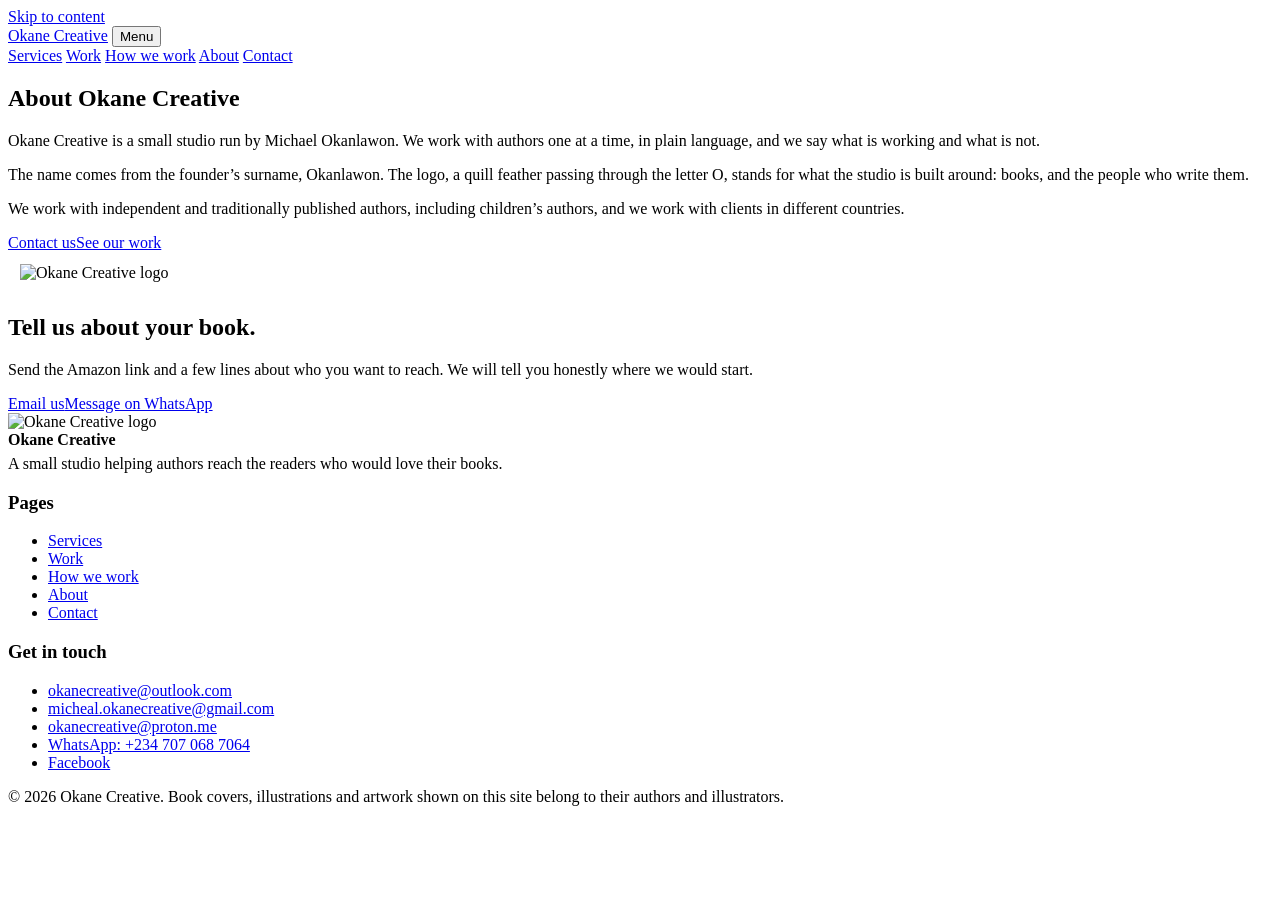
==== about.html @ bdb2a06b "Add files via upload" ====
<!DOCTYPE html>
<html lang="en">
<head>
<meta charset="utf-8">
<meta name="viewport" content="width=device-width, initial-scale=1">
<title>About | Okane Creative</title>
<meta name="description" content="Okane Creative is a small author marketing studio run by Michael Okanlawon, working with independent and traditionally published authors in plain language.">
<meta name="author" content="Okane Creative">
<meta name="robots" content="index, follow">
<meta name="theme-color" content="#1f4e5a">
<link rel="canonical" href="https://ayanfemicheal12-beep.github.io/okanecreative/about.html">
<link rel="icon" type="image/png" href="images/favicon.png">
<meta property="og:type" content="website">
<meta property="og:site_name" content="Okane Creative">
<meta property="og:title" content="About | Okane Creative">
<meta property="og:description" content="Okane Creative is a small author marketing studio run by Michael Okanlawon, working with independent and traditionally published authors in plain language.">
<meta property="og:url" content="https://ayanfemicheal12-beep.github.io/okanecreative/about.html">
<meta property="og:image" content="https://ayanfemicheal12-beep.github.io/okanecreative/images/logo-full.jpg">
<meta name="twitter:card" content="summary">

<link rel="preconnect" href="https://fonts.googleapis.com">
<link rel="preconnect" href="https://fonts.gstatic.com" crossorigin>
<link href="https://fonts.googleapis.com/css2?family=DM+Sans:ital,wght@0,400;0,500;0,700;1,400&family=Fraunces:opsz,wght@9..144,500;9..144,600;9..144,700&display=swap" rel="stylesheet">
<link rel="stylesheet" href="css/style.css">
</head>
<body>
<a class="skip" href="#main">Skip to content</a>
<header class="site"><div class="wrap bar">
<a class="brand" href="index.html"><img src="images/logo-mark.png" alt=""><span>Okane Creative</span></a>
<button class="nav-toggle" type="button" aria-expanded="false" aria-controls="site-nav">Menu</button>
<nav id="site-nav" class="site-nav" aria-label="Main">
<a href="services.html">Services</a>
<a href="work.html">Work</a>
<a href="process.html">How we work</a>
<a href="about.html" aria-current="page">About</a>
<a class="btn" href="contact.html">Contact</a>
</nav></div></header>
<main id="main">
<section class="page-head"><div class="wrap">
<h1>About Okane Creative</h1>
</div></section>
<section class="section tight"><div class="wrap feature">
<div>
<p class="lede">Okane Creative is a small studio run by Michael Okanlawon. We work with authors one at a time, in plain language, and we say what is working and what is not.</p>
<p>The name comes from the founder&rsquo;s surname, Okanlawon. The logo, a quill feather passing through the letter O, stands for what the studio is built around: books, and the people who write them.</p>
<p>We work with independent and traditionally published authors, including children&rsquo;s authors, and we work with clients in different countries.</p>
<div class="btns"><a class="btn primary" href="contact.html">Contact us</a><a class="btn" href="work.html">See our work</a></div>
</div>
<div><img class="framed" src="images/logo-full.jpg" alt="Okane Creative logo" width="760" height="723" style="padding:12px"></div>
</div></section>
<section class="band"><div class="wrap">
<h2>Tell us about your book.</h2>
<p class="lede">Send the Amazon link and a few lines about who you want to reach. We will tell you honestly where we would start.</p>
<div class="btns"><a class="btn primary" href="mailto:okanecreative@outlook.com?subject=Author%20enquiry">Email us</a><a class="btn" href="https://wa.me/2347070687064" target="_blank" rel="noopener">Message on WhatsApp</a></div>
</div></section>
</main>
<footer class="foot"><div class="wrap">
<div class="foot-grid">
<div class="foot-brand"><img src="images/logo-mark.png" alt="Okane Creative logo"><div><strong>Okane Creative</strong><p class="small" style="margin:.4rem 0 0">A small studio helping authors reach the readers who would love their books.</p></div></div>
<div><h3>Pages</h3><ul><li><a href="services.html">Services</a></li><li><a href="work.html">Work</a></li><li><a href="process.html">How we work</a></li><li><a href="about.html">About</a></li><li><a href="contact.html">Contact</a></li></ul></div>
<div><h3>Get in touch</h3><ul><li><a href="mailto:okanecreative@outlook.com">okanecreative@outlook.com</a></li><li><a href="mailto:micheal.okanecreative@gmail.com">micheal.okanecreative@gmail.com</a></li><li><a href="mailto:okanecreative@proton.me">okanecreative@proton.me</a></li><li><a href="https://wa.me/2347070687064" target="_blank" rel="noopener">WhatsApp: +234 707 068 7064</a></li><li><a href="https://www.facebook.com/share/18pAue2gmJ/?mibextid=wwXIfr" target="_blank" rel="noopener">Facebook</a></li></ul></div>
</div>
<p class="legal">&copy; 2026 Okane Creative. Book covers, illustrations and artwork shown on this site belong to their authors and illustrators.</p>
</div></footer>
<script src="js/main.js"></script>
</body>
</html>
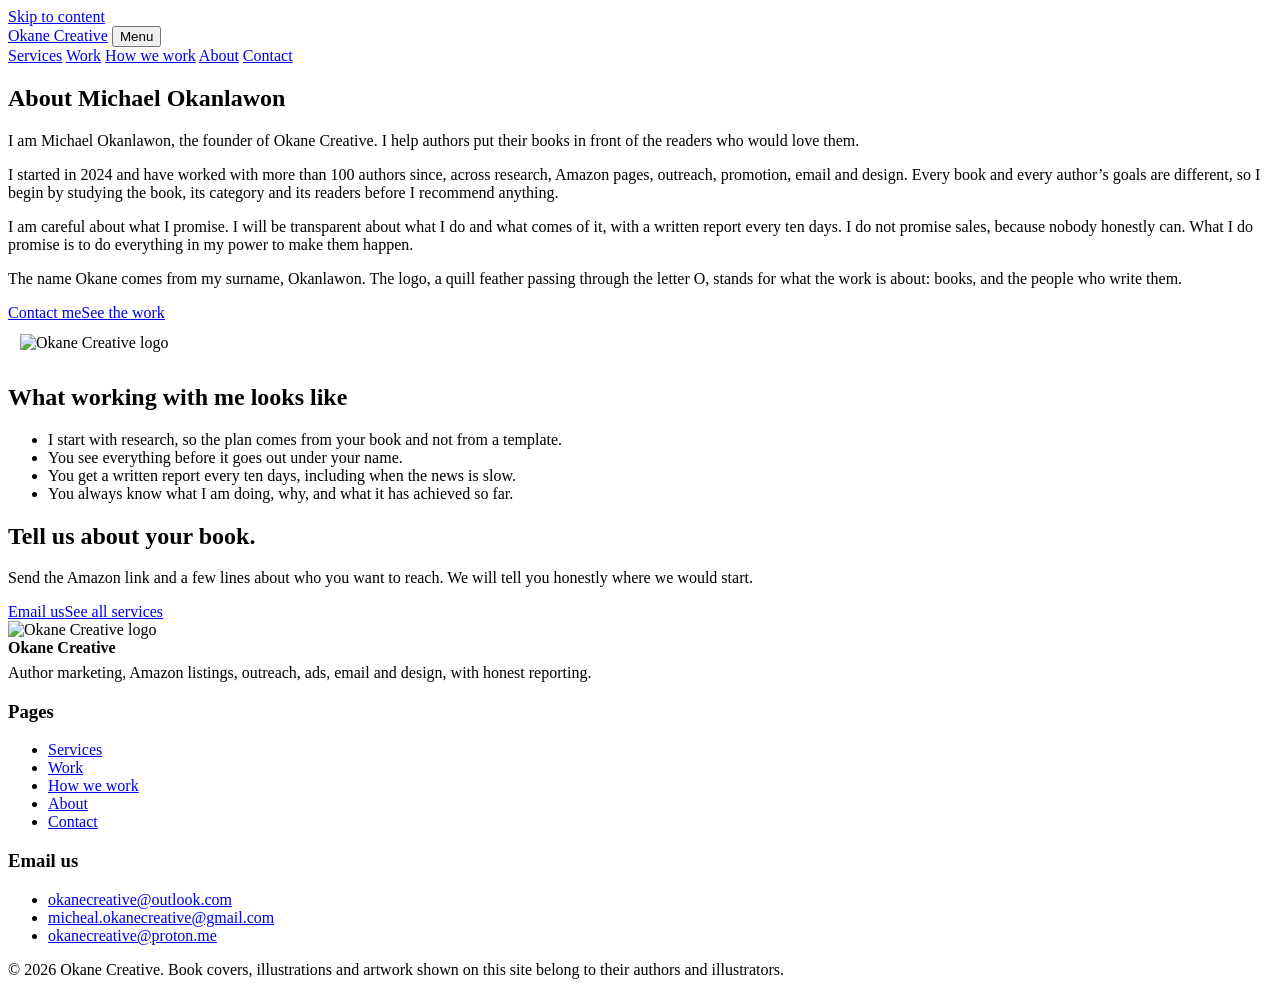
==== commit 37066130: "Add files via upload" ====
--- a/about.html
+++ b/about.html
@@ -3,20 +3,23 @@
 <head>
 <meta charset="utf-8">
 <meta name="viewport" content="width=device-width, initial-scale=1">
-<title>About | Okane Creative</title>
-<meta name="description" content="Okane Creative is a small author marketing studio run by Michael Okanlawon, working with independent and traditionally published authors in plain language.">
+<title>About Michael Okanlawon | Okane Creative</title>
+<meta name="description" content="Michael Okanlawon founded Okane Creative in 2024 and has worked with more than 100 authors on research, Amazon listings, outreach, promotion, email and design.">
 <meta name="author" content="Okane Creative">
 <meta name="robots" content="index, follow">
 <meta name="theme-color" content="#1f4e5a">
 <link rel="canonical" href="https://ayanfemicheal12-beep.github.io/okanecreative/about.html">
-<link rel="icon" type="image/png" href="images/favicon.png">
+<link rel="icon" href="favicon.ico" sizes="any">
+<link rel="icon" type="image/png" sizes="32x32" href="images/favicon-32.png">
+<link rel="apple-touch-icon" href="images/apple-touch-icon.png">
 <meta property="og:type" content="website">
 <meta property="og:site_name" content="Okane Creative">
-<meta property="og:title" content="About | Okane Creative">
-<meta property="og:description" content="Okane Creative is a small author marketing studio run by Michael Okanlawon, working with independent and traditionally published authors in plain language.">
+<meta property="og:title" content="About Michael Okanlawon | Okane Creative">
+<meta property="og:description" content="Michael Okanlawon founded Okane Creative in 2024 and has worked with more than 100 authors on research, Amazon listings, outreach, promotion, email and design.">
 <meta property="og:url" content="https://ayanfemicheal12-beep.github.io/okanecreative/about.html">
-<meta property="og:image" content="https://ayanfemicheal12-beep.github.io/okanecreative/images/logo-full.jpg">
-<meta name="twitter:card" content="summary">
+<meta property="og:image" content="https://ayanfemicheal12-beep.github.io/okanecreative/images/og-image.jpg">
+<meta name="twitter:card" content="summary_large_image">
+<meta name="twitter:image" content="https://ayanfemicheal12-beep.github.io/okanecreative/images/og-image.jpg">
 
 <link rel="preconnect" href="https://fonts.googleapis.com">
 <link rel="preconnect" href="https://fonts.gstatic.com" crossorigin>
@@ -37,28 +40,39 @@
 </nav></div></header>
 <main id="main">
 <section class="page-head"><div class="wrap">
-<h1>About Okane Creative</h1>
+<h1>About Michael Okanlawon</h1>
 </div></section>
 <section class="section tight"><div class="wrap feature">
 <div>
-<p class="lede">Okane Creative is a small studio run by Michael Okanlawon. We work with authors one at a time, in plain language, and we say what is working and what is not.</p>
-<p>The name comes from the founder&rsquo;s surname, Okanlawon. The logo, a quill feather passing through the letter O, stands for what the studio is built around: books, and the people who write them.</p>
-<p>We work with independent and traditionally published authors, including children&rsquo;s authors, and we work with clients in different countries.</p>
-<div class="btns"><a class="btn primary" href="contact.html">Contact us</a><a class="btn" href="work.html">See our work</a></div>
+<p class="lede">I am Michael Okanlawon, the founder of Okane Creative. I help authors put their books in front of the readers who would love them.</p>
+<p>I started in 2024 and have worked with more than 100 authors since, across research, Amazon pages, outreach, promotion, email and design. Every book and every author&rsquo;s goals are different, so I begin by studying the book, its category and its readers before I recommend anything.</p>
+<p>I am careful about what I promise. I will be transparent about what I do and what comes of it, with a written report every ten days. I do not promise sales, because nobody honestly can. What I do promise is to do everything in my power to make them happen.</p>
+<p>The name Okane comes from my surname, Okanlawon. The logo, a quill feather passing through the letter O, stands for what the work is about: books, and the people who write them.</p>
+<div class="btns"><a class="btn primary" href="contact.html">Contact me</a><a class="btn" href="work.html">See the work</a></div>
 </div>
 <div><img class="framed" src="images/logo-full.jpg" alt="Okane Creative logo" width="760" height="723" style="padding:12px"></div>
+</div></section>
+
+<section class="section tight"><div class="wrap">
+<h2>What working with me looks like</h2>
+<ul class="plain">
+<li>I start with research, so the plan comes from your book and not from a template.</li>
+<li>You see everything before it goes out under your name.</li>
+<li>You get a written report every ten days, including when the news is slow.</li>
+<li>You always know what I am doing, why, and what it has achieved so far.</li>
+</ul>
 </div></section>
 <section class="band"><div class="wrap">
 <h2>Tell us about your book.</h2>
 <p class="lede">Send the Amazon link and a few lines about who you want to reach. We will tell you honestly where we would start.</p>
-<div class="btns"><a class="btn primary" href="mailto:okanecreative@outlook.com?subject=Author%20enquiry">Email us</a><a class="btn" href="https://wa.me/2347070687064" target="_blank" rel="noopener">Message on WhatsApp</a></div>
+<div class="btns"><a class="btn primary" href="mailto:okanecreative@outlook.com?subject=Author%20enquiry">Email us</a><a class="btn" href="services.html">See all services</a></div>
 </div></section>
 </main>
 <footer class="foot"><div class="wrap">
 <div class="foot-grid">
-<div class="foot-brand"><img src="images/logo-mark.png" alt="Okane Creative logo"><div><strong>Okane Creative</strong><p class="small" style="margin:.4rem 0 0">A small studio helping authors reach the readers who would love their books.</p></div></div>
+<div class="foot-brand"><img src="images/logo-mark.png" alt="Okane Creative logo"><div><strong>Okane Creative</strong><p class="small" style="margin:.4rem 0 0">Author marketing, Amazon listings, outreach, ads, email and design, with honest reporting.</p></div></div>
 <div><h3>Pages</h3><ul><li><a href="services.html">Services</a></li><li><a href="work.html">Work</a></li><li><a href="process.html">How we work</a></li><li><a href="about.html">About</a></li><li><a href="contact.html">Contact</a></li></ul></div>
-<div><h3>Get in touch</h3><ul><li><a href="mailto:okanecreative@outlook.com">okanecreative@outlook.com</a></li><li><a href="mailto:micheal.okanecreative@gmail.com">micheal.okanecreative@gmail.com</a></li><li><a href="mailto:okanecreative@proton.me">okanecreative@proton.me</a></li><li><a href="https://wa.me/2347070687064" target="_blank" rel="noopener">WhatsApp: +234 707 068 7064</a></li><li><a href="https://www.facebook.com/share/18pAue2gmJ/?mibextid=wwXIfr" target="_blank" rel="noopener">Facebook</a></li></ul></div>
+<div><h3>Email us</h3><ul><li><a href="mailto:okanecreative@outlook.com">okanecreative@outlook.com</a></li><li><a href="mailto:micheal.okanecreative@gmail.com">micheal.okanecreative@gmail.com</a></li><li><a href="mailto:okanecreative@proton.me">okanecreative@proton.me</a></li></ul></div>
 </div>
 <p class="legal">&copy; 2026 Okane Creative. Book covers, illustrations and artwork shown on this site belong to their authors and illustrators.</p>
 </div></footer>
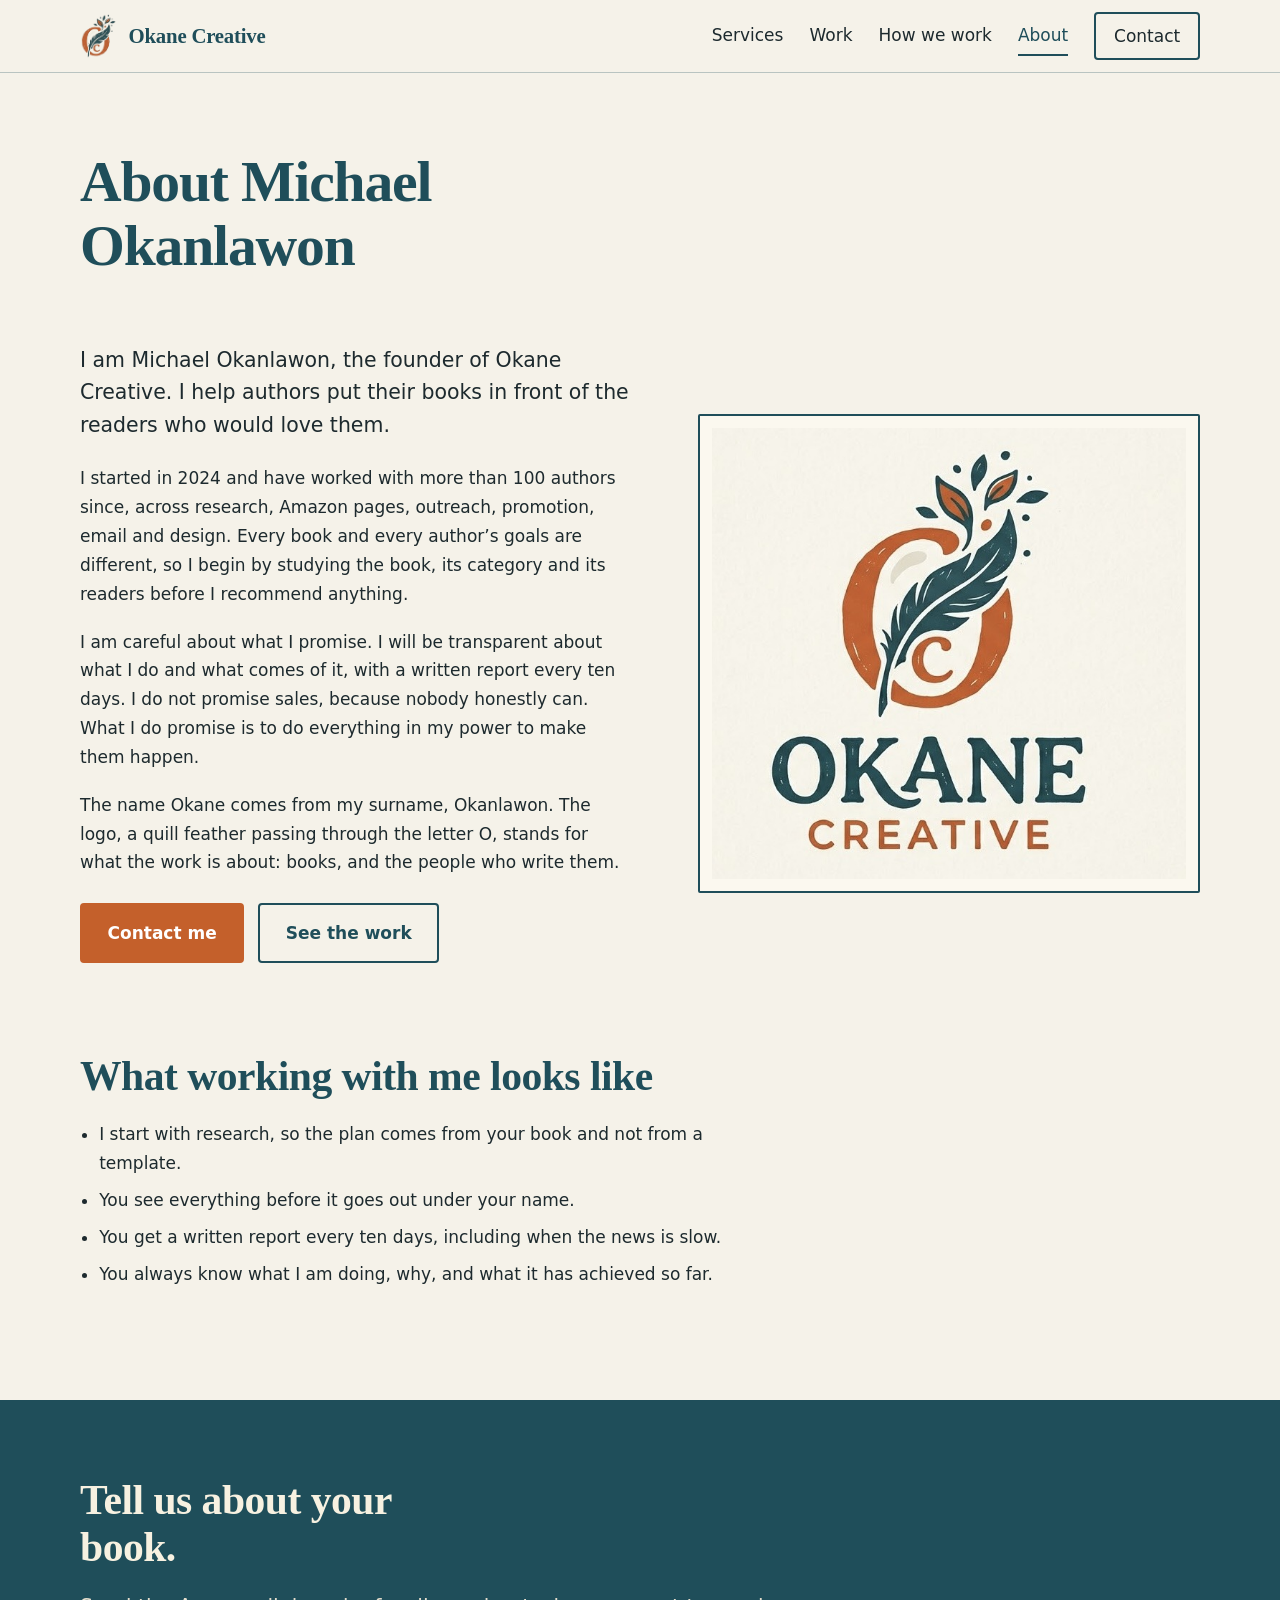
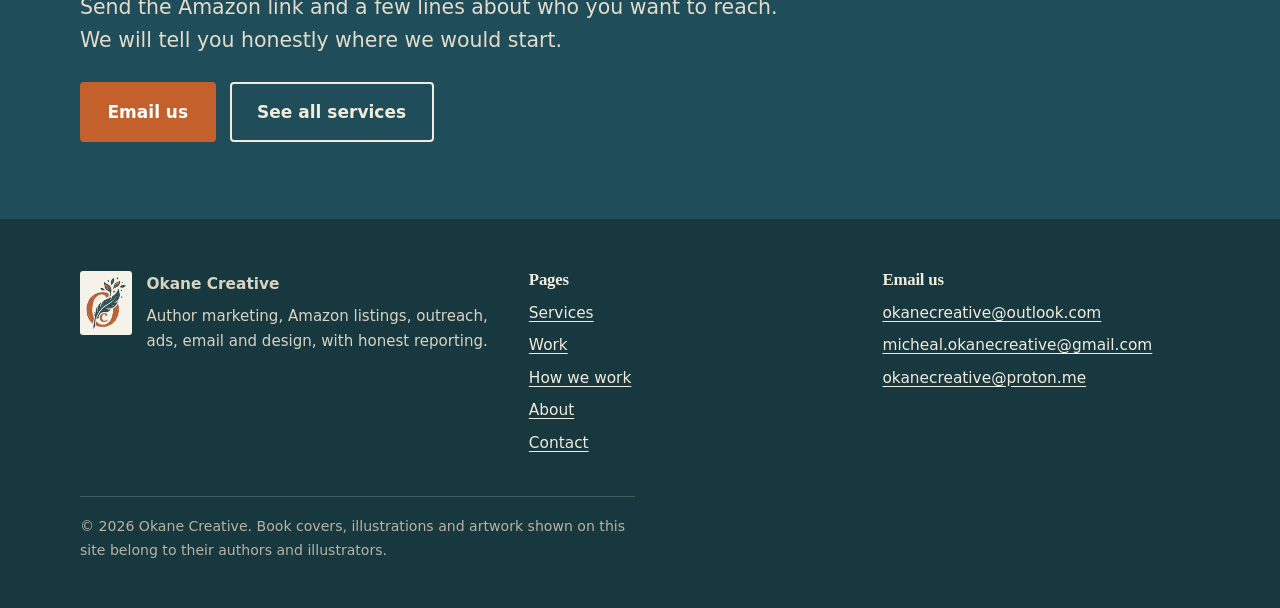
==== commit 39f9a235: "Add files via upload" ====
--- a/about.html
+++ b/about.html
@@ -10,26 +10,26 @@
 <meta name="theme-color" content="#1f4e5a">
 <link rel="canonical" href="https://ayanfemicheal12-beep.github.io/okanecreative/about.html">
 <link rel="icon" href="favicon.ico" sizes="any">
-<link rel="icon" type="image/png" sizes="32x32" href="images/favicon-32.png">
-<link rel="apple-touch-icon" href="images/apple-touch-icon.png">
+<link rel="icon" type="image/png" sizes="32x32" href="favicon-32.png">
+<link rel="apple-touch-icon" href="apple-touch-icon.png">
 <meta property="og:type" content="website">
 <meta property="og:site_name" content="Okane Creative">
 <meta property="og:title" content="About Michael Okanlawon | Okane Creative">
 <meta property="og:description" content="Michael Okanlawon founded Okane Creative in 2024 and has worked with more than 100 authors on research, Amazon listings, outreach, promotion, email and design.">
 <meta property="og:url" content="https://ayanfemicheal12-beep.github.io/okanecreative/about.html">
-<meta property="og:image" content="https://ayanfemicheal12-beep.github.io/okanecreative/images/og-image.jpg">
+<meta property="og:image" content="https://ayanfemicheal12-beep.github.io/okanecreative/og-image.jpg">
 <meta name="twitter:card" content="summary_large_image">
-<meta name="twitter:image" content="https://ayanfemicheal12-beep.github.io/okanecreative/images/og-image.jpg">
+<meta name="twitter:image" content="https://ayanfemicheal12-beep.github.io/okanecreative/og-image.jpg">
 
 <link rel="preconnect" href="https://fonts.googleapis.com">
 <link rel="preconnect" href="https://fonts.gstatic.com" crossorigin>
 <link href="https://fonts.googleapis.com/css2?family=DM+Sans:ital,wght@0,400;0,500;0,700;1,400&family=Fraunces:opsz,wght@9..144,500;9..144,600;9..144,700&display=swap" rel="stylesheet">
-<link rel="stylesheet" href="css/style.css">
+<link rel="stylesheet" href="style.css">
 </head>
 <body>
 <a class="skip" href="#main">Skip to content</a>
 <header class="site"><div class="wrap bar">
-<a class="brand" href="index.html"><img src="images/logo-mark.png" alt=""><span>Okane Creative</span></a>
+<a class="brand" href="index.html"><img src="logo-mark.png" alt=""><span>Okane Creative</span></a>
 <button class="nav-toggle" type="button" aria-expanded="false" aria-controls="site-nav">Menu</button>
 <nav id="site-nav" class="site-nav" aria-label="Main">
 <a href="services.html">Services</a>
@@ -50,7 +50,7 @@
 <p>The name Okane comes from my surname, Okanlawon. The logo, a quill feather passing through the letter O, stands for what the work is about: books, and the people who write them.</p>
 <div class="btns"><a class="btn primary" href="contact.html">Contact me</a><a class="btn" href="work.html">See the work</a></div>
 </div>
-<div><img class="framed" src="images/logo-full.jpg" alt="Okane Creative logo" width="760" height="723" style="padding:12px"></div>
+<div><img class="framed" src="logo-full.jpg" alt="Okane Creative logo" width="760" height="723" style="padding:12px"></div>
 </div></section>
 
 <section class="section tight"><div class="wrap">
@@ -70,12 +70,12 @@
 </main>
 <footer class="foot"><div class="wrap">
 <div class="foot-grid">
-<div class="foot-brand"><img src="images/logo-mark.png" alt="Okane Creative logo"><div><strong>Okane Creative</strong><p class="small" style="margin:.4rem 0 0">Author marketing, Amazon listings, outreach, ads, email and design, with honest reporting.</p></div></div>
+<div class="foot-brand"><img src="logo-mark.png" alt="Okane Creative logo"><div><strong>Okane Creative</strong><p class="small" style="margin:.4rem 0 0">Author marketing, Amazon listings, outreach, ads, email and design, with honest reporting.</p></div></div>
 <div><h3>Pages</h3><ul><li><a href="services.html">Services</a></li><li><a href="work.html">Work</a></li><li><a href="process.html">How we work</a></li><li><a href="about.html">About</a></li><li><a href="contact.html">Contact</a></li></ul></div>
 <div><h3>Email us</h3><ul><li><a href="mailto:okanecreative@outlook.com">okanecreative@outlook.com</a></li><li><a href="mailto:micheal.okanecreative@gmail.com">micheal.okanecreative@gmail.com</a></li><li><a href="mailto:okanecreative@proton.me">okanecreative@proton.me</a></li></ul></div>
 </div>
 <p class="legal">&copy; 2026 Okane Creative. Book covers, illustrations and artwork shown on this site belong to their authors and illustrators.</p>
 </div></footer>
-<script src="js/main.js"></script>
+<script src="main.js"></script>
 </body>
 </html>
--- a/style.css
+++ b/style.css
@@ -0,0 +1,178 @@
+:root{
+  --cream:#f5f2e9;
+  --paper:#fbf8ef;
+  --teal:#1f4e5a;
+  --teal-deep:#17383f;
+  --orange:#c4602b;
+  --ink:#1d2a2e;
+  --line:rgba(31,78,90,.28);
+  --radius:4px;
+}
+*{box-sizing:border-box}
+html{scroll-behavior:smooth}
+body{margin:0;background:var(--cream);color:var(--ink);font:400 1.0625rem/1.7 'DM Sans',system-ui,-apple-system,'Segoe UI',sans-serif;-webkit-font-smoothing:antialiased}
+img{max-width:100%;height:auto;display:block}
+a{color:var(--teal);text-underline-offset:3px}
+a:hover{color:var(--orange)}
+:focus-visible{outline:3px solid var(--orange);outline-offset:3px}
+.skip{position:absolute;left:-999px;top:8px;background:var(--teal);color:#fff;padding:.6rem 1rem;z-index:300}
+.skip:focus{left:8px;color:#fff}
+.wrap{width:min(1120px,100% - 48px);margin-inline:auto}
+
+h1,h2,h3{font-family:'Fraunces',Georgia,'Times New Roman',serif;color:var(--teal);font-weight:600;line-height:1.12;margin:0 0 .5em;letter-spacing:-.012em}
+h1{font-size:clamp(2.5rem,5.8vw,4.5rem);font-weight:700;letter-spacing:-.02em}
+h2{font-size:clamp(1.75rem,3.3vw,2.6rem)}
+h3{font-size:1.28rem}
+p{margin:0 0 1.1em;max-width:62ch}
+.lede{font-size:clamp(1.12rem,1.6vw,1.3rem);line-height:1.6;max-width:56ch}
+.small{font-size:.94rem}
+.muted{color:rgba(29,42,46,.72)}
+
+/* header */
+.site{position:sticky;top:0;z-index:100;background:rgba(245,242,233,.94);backdrop-filter:blur(8px);border-bottom:1px solid var(--line)}
+.bar{display:flex;align-items:center;justify-content:space-between;gap:20px;min-height:72px}
+.brand{display:flex;align-items:center;gap:12px;text-decoration:none;color:var(--teal)}
+.brand img{height:46px;width:auto}
+.brand span{font-family:'Fraunces',Georgia,serif;font-weight:700;font-size:1.3rem;letter-spacing:-.01em}
+.site-nav{display:flex;align-items:center;gap:26px}
+.site-nav a{text-decoration:none;color:var(--ink);font-weight:500;padding:.3rem 0;border-bottom:2px solid transparent}
+.site-nav a:hover{color:var(--orange);border-bottom-color:var(--orange)}
+.site-nav a[aria-current="page"]{border-bottom-color:var(--teal);color:var(--teal)}
+.site-nav a.btn{border:2px solid var(--teal);padding:.45em 1.05em}
+.site-nav a.btn:hover{border-color:var(--teal);color:#fff}
+.nav-toggle{display:none;font:inherit;font-weight:700;background:none;border:2px solid var(--teal);color:var(--teal);padding:.4em .9em;border-radius:var(--radius);cursor:pointer}
+
+/* buttons */
+.btn{display:inline-block;padding:.8em 1.5em;border:2px solid var(--teal);border-radius:var(--radius);font-weight:700;text-decoration:none;color:var(--teal);background:transparent;transition:background .15s,color .15s,border-color .15s}
+.btn:hover{background:var(--teal);color:#fff}
+.btn.primary{background:var(--orange);border-color:var(--orange);color:#fff}
+.btn.primary:hover{background:var(--teal);border-color:var(--teal)}
+.btns{display:flex;flex-wrap:wrap;gap:14px;margin-top:1.6rem}
+
+/* hero */
+.hero{padding:clamp(40px,7vw,100px) 0 clamp(48px,7vw,96px)}
+.hero .wrap{display:grid;grid-template-columns:minmax(0,1.2fr) minmax(0,.8fr);gap:clamp(28px,5vw,72px);align-items:center}
+.hero h1{max-width:13ch}
+.hero-art{position:relative;justify-self:center;width:min(100%,400px)}
+.hero-art::before{content:"";position:absolute;inset:6% 4% 2% 10%;border:3px solid var(--orange);border-radius:52% 48% 55% 45%/46% 54% 46% 54%;transform:rotate(-8deg);opacity:.55}
+.hero-art img{position:relative;width:100%;animation:settle 1.2s cubic-bezier(.2,.7,.2,1) both}
+@keyframes settle{from{opacity:0;transform:translateY(16px) rotate(-3deg)}to{opacity:1;transform:none}}
+
+/* sections */
+.section{padding:clamp(48px,7vw,92px) 0}
+.section.tight{padding-top:0}
+.section-head{max-width:46rem;margin-bottom:2rem}
+.rows{border-top:2px solid var(--teal)}
+.row{display:grid;grid-template-columns:minmax(0,.85fr) minmax(0,1.6fr);gap:10px 44px;padding:1.55rem 0;border-bottom:1px solid var(--line)}
+.row h3{margin:0}
+.row p{margin:0 0 .6em}
+.row p:last-child{margin-bottom:0}
+.row .more{font-weight:700}
+
+.feature{display:grid;grid-template-columns:minmax(0,1.05fr) minmax(0,.95fr);gap:clamp(28px,5vw,64px);align-items:center}
+.framed{border:2px solid var(--teal);border-radius:2px;background:var(--paper)}
+
+.statement{background:var(--paper);border-block:1px solid var(--line);padding:clamp(44px,6vw,76px) 0}
+.statement blockquote{margin:0;font-family:'Fraunces',Georgia,serif;font-size:clamp(1.4rem,2.7vw,2.1rem);line-height:1.36;color:var(--teal);max-width:34ch;font-weight:500}
+.statement p{margin:1.2rem 0 0}
+
+.band{background:var(--teal);color:#f1ebdc;padding:clamp(48px,6vw,80px) 0}
+.band h2{color:#f7f1e1;max-width:20ch}
+.band p{color:#e3dccb}
+.band .btn{border-color:#f1ebdc;color:#f1ebdc}
+.band .btn:hover{background:#f1ebdc;color:var(--teal)}
+.band .btn.primary{background:var(--orange);border-color:var(--orange);color:#fff}
+.band .btn.primary:hover{background:#f1ebdc;border-color:#f1ebdc;color:var(--teal)}
+
+/* page title */
+.page-head{padding:clamp(40px,6vw,80px) 0 clamp(20px,3vw,36px)}
+.page-head h1{font-size:clamp(2.2rem,4.8vw,3.6rem);max-width:18ch}
+
+/* steps */
+.steps{list-style:none;counter-reset:s;margin:0;padding:0;border-top:2px solid var(--teal)}
+.steps li{counter-increment:s;display:grid;grid-template-columns:64px minmax(0,1fr);gap:18px;padding:1.5rem 0;border-bottom:1px solid var(--line)}
+.steps li::before{content:counter(s);font-family:'Fraunces',Georgia,serif;font-weight:700;font-size:2.4rem;line-height:1;color:var(--orange)}
+.steps h3{margin-bottom:.25em}
+.steps p{margin:0}
+.plain{margin:0 0 1.4rem;padding-left:1.2rem}
+.plain li{margin-bottom:.5rem;max-width:60ch}
+
+/* work */
+.gallery{display:grid;grid-template-columns:repeat(auto-fill,minmax(290px,1fr));gap:30px 26px;margin:2rem 0}
+.gallery figure{margin:0}
+.gallery figcaption{margin-top:.7rem;font-size:.95rem;line-height:1.5;color:rgba(29,42,46,.82)}
+.zoom{display:block;width:100%;padding:0;border:0;background:none;cursor:zoom-in}
+.zoom img{border:2px solid var(--teal);border-radius:2px;background:var(--paper)}
+.zoom:hover img{border-color:var(--orange)}
+.credit{border-left:4px solid var(--orange);padding:.2rem 0 .2rem 1rem;margin:1.5rem 0;max-width:58ch}
+.spots{border-top:2px solid var(--teal);margin:1.6rem 0}
+.spot{display:flex;flex-wrap:wrap;align-items:baseline;justify-content:space-between;gap:6px 20px;padding:1rem 0;border-bottom:1px solid var(--line)}
+.spot strong{font-family:'Fraunces',Georgia,serif;font-size:1.2rem;color:var(--teal);font-weight:600}
+.spot span{color:rgba(29,42,46,.72)}
+.spot a{font-weight:700}
+.lightbox{position:fixed;inset:0;background:rgba(23,56,63,.93);display:none;place-items:center;padding:24px;z-index:400}
+.lightbox.open{display:grid}
+.lightbox img{max-height:88vh;max-width:min(1100px,94vw);border:3px solid var(--cream);background:var(--cream)}
+.lightbox button{position:absolute;top:16px;right:16px;font:inherit;font-weight:700;background:var(--cream);color:var(--teal);border:0;padding:.55em 1em;border-radius:var(--radius);cursor:pointer}
+
+/* contact */
+.contact-list{border-top:2px solid var(--teal);margin:1.5rem 0 2rem}
+.contact-list div{display:grid;grid-template-columns:130px minmax(0,1fr);gap:16px;padding:1.1rem 0;border-bottom:1px solid var(--line)}
+.contact-list dt{font-weight:700;color:var(--teal)}
+.contact-list dd{margin:0}
+
+/* footer */
+.foot{background:var(--teal-deep);color:#d9d3c2;padding:52px 0 30px;font-size:.96rem}
+.foot a{color:#f1ebdc}
+.foot a:hover{color:#ffb98f}
+.foot-grid{display:grid;grid-template-columns:minmax(0,1.3fr) repeat(2,minmax(0,1fr));gap:36px}
+.foot-brand{display:flex;gap:14px;align-items:flex-start}
+.foot-brand img{height:64px;width:auto;border-radius:3px;background:var(--cream);padding:4px}
+.foot h3{font-size:1.05rem;color:#f1ebdc;margin-bottom:.6rem}
+.foot ul{list-style:none;margin:0;padding:0}
+.foot li{margin-bottom:.4rem}
+.foot .legal{margin-top:34px;padding-top:18px;border-top:1px solid rgba(241,235,220,.2);font-size:.88rem;color:#b9b3a3}
+
+@media (max-width:820px){
+  .nav-toggle{display:inline-block}
+  .site-nav{display:none;position:absolute;left:0;right:0;top:100%;flex-direction:column;align-items:flex-start;gap:6px;background:var(--cream);padding:14px 24px 22px;border-bottom:1px solid var(--line)}
+  .site-nav.open{display:flex}
+  .site-nav a{padding:.6rem 0;font-size:1.1rem}
+  .hero .wrap,.feature,.row,.foot-grid{grid-template-columns:1fr}
+  .hero-art{width:min(70%,300px);order:-1;justify-self:start}
+  .hero h1{max-width:none}
+  .steps li{grid-template-columns:48px minmax(0,1fr)}
+  .contact-list div{grid-template-columns:1fr;gap:2px}
+}
+@media (prefers-reduced-motion:reduce){
+  html{scroll-behavior:auto}
+  .hero-art img{animation:none}
+  *{transition:none!important}
+}
+
+.foot a,.contact-list a{overflow-wrap:anywhere}
+.contact-list dd{line-height:1.9}
+.contact-list+h2{margin-top:3rem}
+
+/* v2 additions */
+.row h3 a{text-decoration:none;color:inherit}
+.row h3 a:hover{color:var(--orange)}
+.row .tag{display:block;font-size:.92rem;color:rgba(29,42,46,.7);margin-top:.35rem;font-weight:400;line-height:1.4}
+.row ul.plain{margin:.5rem 0 .9rem}
+.row ul.plain li{margin-bottom:.35rem}
+.row .note{font-size:.95rem;color:rgba(29,42,46,.8);border-left:3px solid var(--orange);padding-left:.9rem;margin:.4rem 0 0}
+.jump{display:flex;flex-wrap:wrap;gap:8px 28px;margin:1.6rem 0 0;padding:0;list-style:none}
+.jump a{font-weight:700}
+.group{padding:clamp(28px,4vw,52px) 0 0}
+.group .section-head p{margin:0}
+.ongoing{padding:clamp(36px,6vw,76px) 0}
+.ongoing-art{position:relative;justify-self:center;width:100%;max-width:560px}
+.ongoing-art::before{content:"";position:absolute;inset:8% 6% 4% 6%;border-radius:50%;background:radial-gradient(circle at 50% 50%,rgba(196,96,43,.24),rgba(196,96,43,0) 68%);animation:glow 5s ease-in-out infinite}
+.ongoing-art img{position:relative;width:100%;animation:drift 7s ease-in-out infinite}
+.status{display:inline-flex;align-items:center;gap:.65rem;font-weight:700;color:var(--orange);margin:0 0 .7rem}
+.dot{width:12px;height:12px;border-radius:50%;background:var(--orange);position:relative;display:inline-block}
+.dot::after{content:"";position:absolute;inset:0;border-radius:50%;background:var(--orange);animation:ping 1.8s ease-out infinite}
+@keyframes drift{0%,100%{transform:translateY(0) rotate(-1deg)}50%{transform:translateY(-12px) rotate(1deg)}}
+@keyframes glow{0%,100%{opacity:.7;transform:scale(1)}50%{opacity:1;transform:scale(1.06)}}
+@keyframes ping{0%{transform:scale(1);opacity:.7}80%,100%{transform:scale(3.2);opacity:0}}
+@media (prefers-reduced-motion:reduce){.ongoing-art::before,.ongoing-art img,.dot::after{animation:none}}
